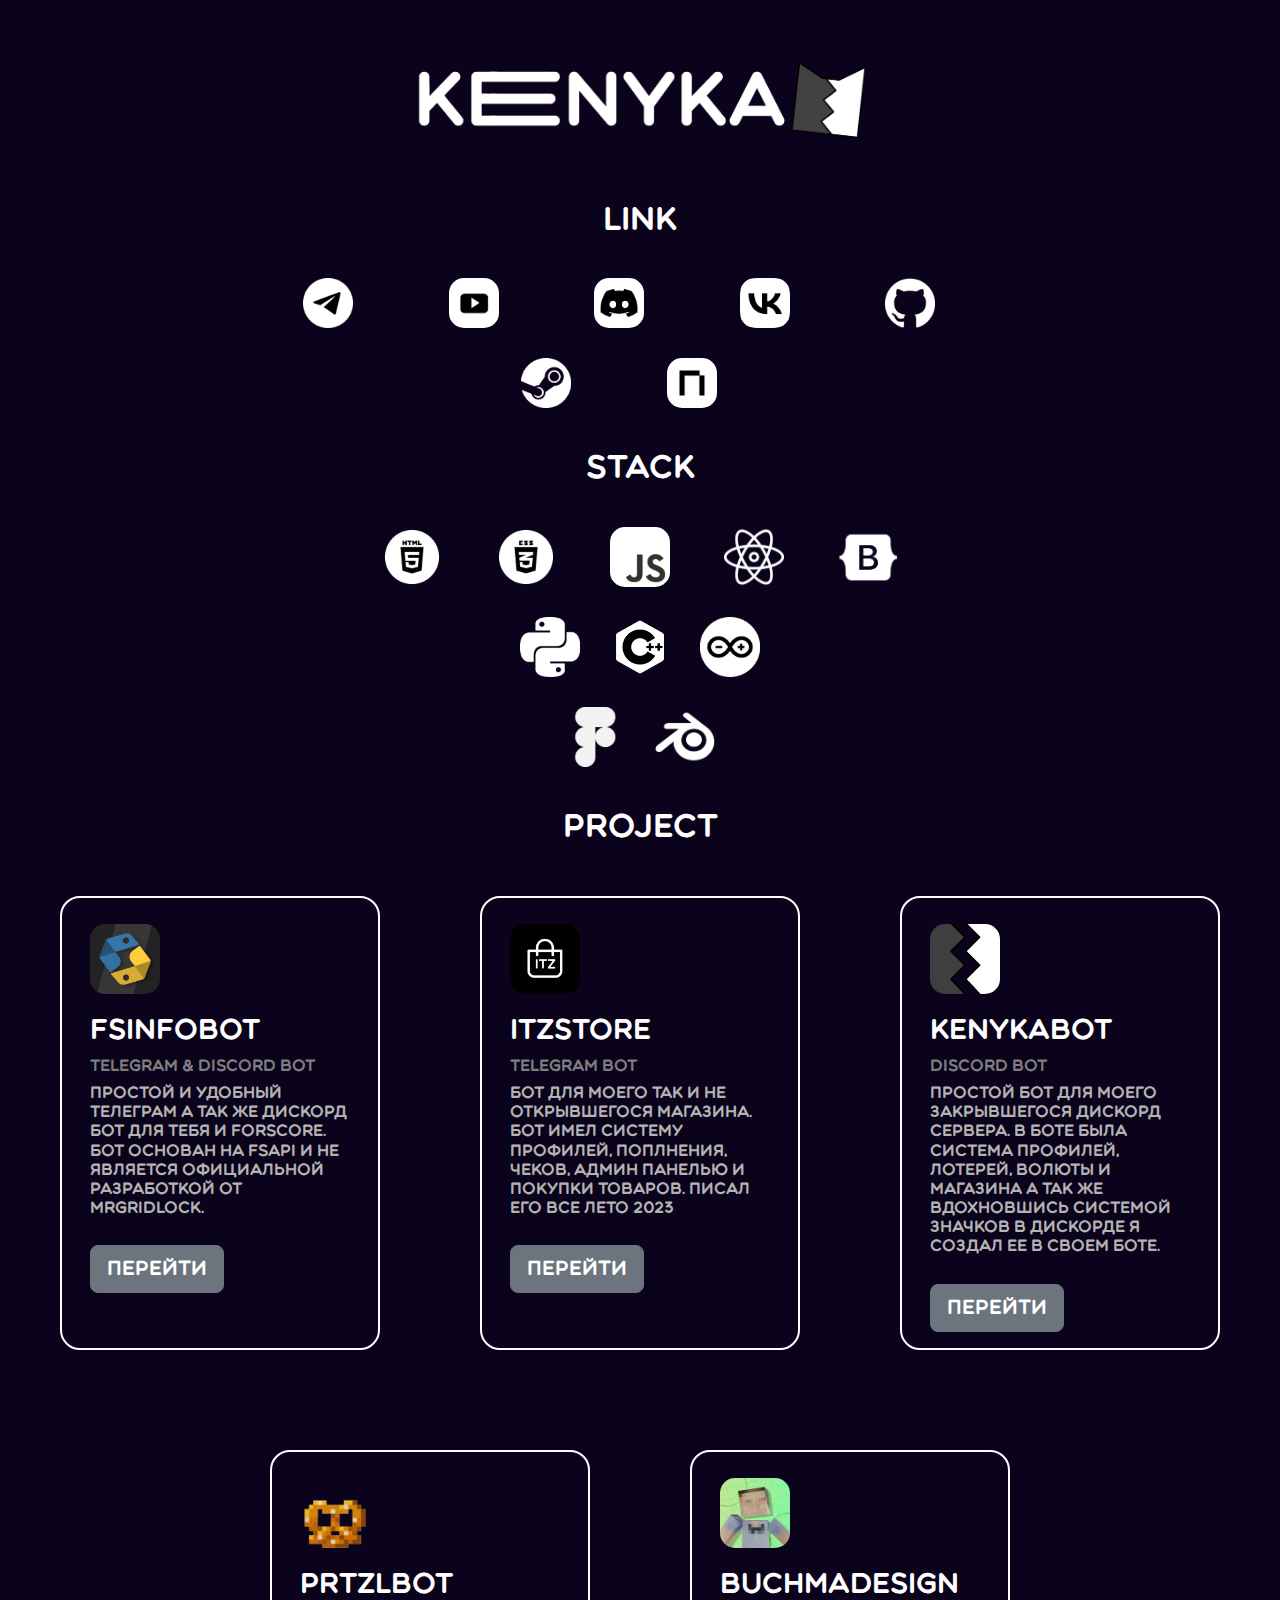
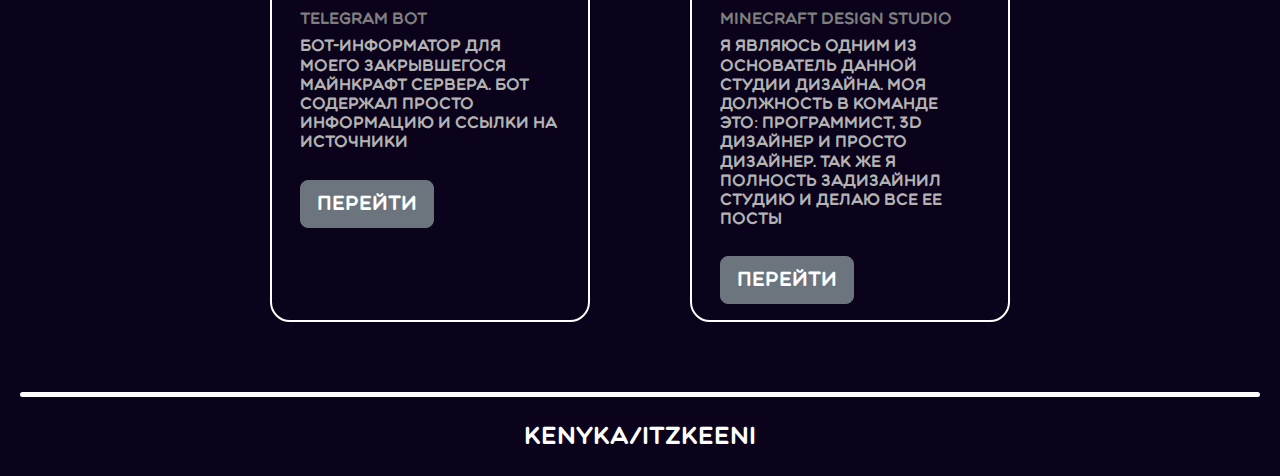
==== index.html @ cfa026b5 "off mobile scale" ====
<!DOCTYPE html>
<html lang="ru">
<head>
    <meta charset="UTF-8">
    <meta name="viewport" content="width=device-width, initial-scale=1.0">
    <title>Kenyka</title>
    <link href="https://cdn.jsdelivr.net/npm/bootstrap@5.3.3/dist/css/bootstrap.min.css" rel="stylesheet" integrity="sha384-QWTKZyjpPEjISv5WaRU9OFeRpok6YctnYmDr5pNlyT2bRjXh0JMhjY6hW+ALEwIH" crossorigin="anonymous">
    <link rel="stylesheet" href="style.css">
    <link rel="icon" href="Favicon.png" type="">
    <meta name="viewport" content="width=device-width, initial-scale=1.0, maximum-scale=1.0, user-scalable=no">
</head>
<body>

    <img src="img/kenykaLogo.png" class="rounded mx-auto d-block img-logo" alt="..." style="max-height: 100px;">
    
    <div class="link rounded mx-auto d-block">
        <h2>Link</h2>
        <div class="d-flex justify-content-center">
            <div class="row row-cols-5 row-cols-md-5 g-10 d-flex justify-content-center">
                <a href="https://t.me/itzkeeni"><img src="img/TgLogo.webp" alt="" class="link-icon"></a>
                <a href="https://www.youtube.com/channel/UCM6InRH22Xno8nywrZnbhLA"><img src="img/YtLogo.png" alt="" class="link-icon"></a>
                <a href="https://discordapp.com/users/753217432541200445/"><img src="img/DiscordLogo.png" alt="" class="link-icon"></a>
                <a href="https://vk.com/itzkeeni"><img src="img/VkLogo.webp" alt="" class="link-icon"></a>
                <a href="https://github.com/keeniGitHub"><img src="img/GitHubLogo.png" alt="" class="link-icon"></a>
                <a href="https://steamcommunity.com/id/itzkeeni/"><img src="img/SteamLogo.png" alt="" class="link-icon"></a>
                <a href="https://ru.namemc.com/kenyka"><img src="img/favicon-128.png" alt="" class="link-icon"></a>
            </div>
        </div>
    </div>

    <div class="stack rounded mx-auto d-block">
        <h2>Stack</h2>
        <div class="d-flex justify-content-center">
            <div class="row row-cols-5 row-cols-md-5 g-10 d-flex justify-content-center">
                <a href="#"><img src="img/HtmlLogo.webp" alt="" class="stack-icon"></a>
                <a href="#"><img src="img/CssLogo.webp" alt="" class="stack-icon"></a>
                <a href="#"><img src="img/Jslogo.png" alt="" class="stack-icon"></a>
                <a href="#"><img src="img/ReactLogo.webp" alt="" class="stack-icon"></a>
                <a href="#"><img src="img/bootstrap.png" alt="" class="stack-icon"></a>
            </div>
        </div>
        <div class="d-flex justify-content-center">
            <a href="#"><img src="img/PythonLogo.png" alt="" class="stack-icon"></a>
            <a href="#"><img src="img/CppLogo.png" alt="" class="stack-icon"></a>
            <a href="#"><img src="img/ArduinoLogo.png'.png" alt="" class="stack-icon"></a>
        </div>
        <div class="d-flex justify-content-center">
            <a href="#"><img src="img/FigmaLogo.png" alt="" class="stack-icon"></a>
            <a href="#"><img src="img/blenderlogo.png" alt="" class="stack-icon"></a>
        </div>
    </div>

    <div class="project">
        <h2>Project</h2>
        
    <div class="card-group d-flex justify-content-center">
        <div class="row row-cols-1 row-cols-md-3 g-4 d-flex justify-content-center">
            <div class="card project-card" style="max-width: 320px; background: none; border: 2px solid white; color: white; margin: 50px; border-radius: 20px;">
                <div class="card-body">
                    <img src="img/FSbotLoogo.png" alt="" style="width: 70px; border: 200px; margin: 10px 0px 20px 0px;border-radius: 15px;">
                    <h3 class="card-title">FSInfoBot</h3>
                    <h6 style="color: rgb(126, 126, 126);">Telegram & Discord bot</h6>
                    <h6 style="color: rgb(179, 179, 179);">Простой и удобный телеграм а так же дискорд бот для тебя и ForScore. Бот основан на FSApi и не является официальной разработкой от Mrgridlock.</h6>
                    <button type="button" class="btn btn-secondary btn-lg button-order button-hover" onclick="document.location='https://github.com/keeniGitHub/FsInfoBot'" style="margin: 20px 0px 0px 0px;">Перейти</button>
                </div>
            </div>

            <div class="card project-card" style="max-width: 320px; background: none; border: 2px solid white; color: white; margin: 50px; border-radius: 20px;">
                <div class="card-body">
                    <img src="img/itzstore.png" alt="" style="width: 70px; border: 200px; margin: 10px 0px 20px 0px; border-radius: 15px;">
                    <h3 class="card-title">ItzStore</h3>
                    <h6 style="color: rgb(126, 126, 126);">Telegram bot</h6>
                    <h6 style="color: rgb(179, 179, 179);">Бот для моего так и не открывшегося магазина. Бот имел систему профилей, поплнения, чеков, админ панелью и покупки товаров. Писал его все лето 2023</h6>
                    <button type="button" class="btn btn-secondary btn-lg button-order button-hover" onclick="document.location='https://github.com/keeniGitHub/ItzStore'" style="margin: 20px 0px 0px 0px;">Перейти</button>
                </div>
            </div>

            <div class="card project-card" style="max-width: 320px; background: none; border: 2px solid white; color: white; margin: 50px; border-radius: 20px;">
                <div class="card-body">
                    <img src="img/KenykaBot.png" alt="" style="width: 70px; border: 200px; margin: 10px 0px 20px 0px; border-radius: 15px;">
                    <h3 class="card-title">Kenykabot</h3>
                    <h6 style="color: rgb(126, 126, 126);">Discord bot</h6>
                    <h6 style="color: rgb(179, 179, 179);">Простой бот для моего закрывшегося дискорд сервера. В боте была система профилей, лотерей, волюты и магазина а так же вдохновшись системой значков в дискорде я создал ее в своем боте.</h6>
                    <button type="button" class="btn btn-secondary btn-lg button-order button-hover" onclick="document.location='https://github.com/keeniGitHub/kenykaBot'" style="margin: 20px 0px 0px 0px;">Перейти</button>
                </div>
            </div>

            <div class="card project-card" style="max-width: 320px; background: none; border: 2px solid white; color: white; margin: 50px; border-radius: 20px;">
                <div class="card-body">
                    <img src="img/PrtzlLogo.png" alt="" style="width: 70px; border: 200px; margin: 10px 0px 20px 0px;">
                    <h3 class="card-title">Prtzlbot</h3>
                    <h6 style="color: rgb(126, 126, 126);">Telegram bot</h6>
                    <h6 style="color: rgb(179, 179, 179);">Бот-информатор для моего закрывшегося Майнкрафт сервера. Бот содержал просто информацию и ссылки на источники</h6>
                    <button type="button" class="btn btn-secondary btn-lg button-order button-hover" onclick="document.location='https://github.com/keeniGitHub/PretzelCraftBot'" style="margin: 20px 0px 0px 0px;">Перейти</button>
                </div>
            </div>

            <div class="card project-card" style="max-width: 320px; background: none; border: 2px solid white; color: white; margin: 50px; border-radius: 20px;">
                <div class="card-body">
                    <img src="img/BuchmaDesign.jpg" alt="" style="width: 70px; border: 200px; margin: 10px 0px 20px 0px; border-radius: 15px;">
                    <h3 class="card-title">BuchmaDesign</h3>
                    <h6 style="color: rgb(126, 126, 126);">Minecraft Design Studio</h6>
                    <h6 style="color: rgb(179, 179, 179);">Я являюсь одним из основатель данной студии дизайна. Моя должность в команде это: программист, 3D дизайнер и просто дизайнер. Так же я полность задизайнил студию и делаю все ее посты</h6>
                    <button type="button" class="btn btn-secondary btn-lg button-order button-hover" onclick="document.location='https://vk.com/BuchmaDesign'" style="margin: 20px 0px 0px 0px;">Перейти</button>
                </div>
            </div>
        </div>
    </div>

    <div class="hr d-flex justify-content-center"></div>

    <h4>Kenyka/ItzKeeni</h4>

    <script src="https://cdn.jsdelivr.net/npm/bootstrap@5.3.3/dist/js/bootstrap.bundle.min.js" integrity="sha384-YvpcrYf0tY3lHB60NNkmXc5s9fDVZLESaAA55NDzOxhy9GkcIdslK1eN7N6jIeHz" crossorigin="anonymous"></script>
</body>
</html>
---- style.css ----
@font-face {
    font-family: MultiPro;
    src: url("MultiroundPro.otf");
}

*{
    font-family: MultiPro;
}

body{
    background-color: #0B031B;
    overflow-x: hidden;
}

h2{
    color: white;
    display: flex;
    justify-content: center;
    margin: 25px;
}

h4{
    color: white;
    display: flex;
    justify-content: center;
    margin: 25px;
}

.stack, .link{
    display: flex;
    justify-content: center;
}

.link-icon{
    border-radius: 15px;
    margin: 15px;
    width: 50px;
    height: 50px;
    transition: all 0.3s ease;
}

.link-icon:hover{
    width: 70px;
    height: 70px;
    transform: scale(1);
}

.stack-icon{
    border-radius: 15px;
    margin: 15px;
    width: 60px;
    height: 60px;
    transition: all 0.3s ease;
}

.stack-icon:hover{
    width: 70px;
    height: 70px;
    transform: scale(1);
}

.img-logo{
    margin: 50px;
}

.hr{
    background-color: white;
    height: 5px;
    max-width: 20000px;
    margin: 20px;
    border-radius: 100px;
}

@media screen and (width < 500px){
    .img-logo{
        height: 70px;
    }
}
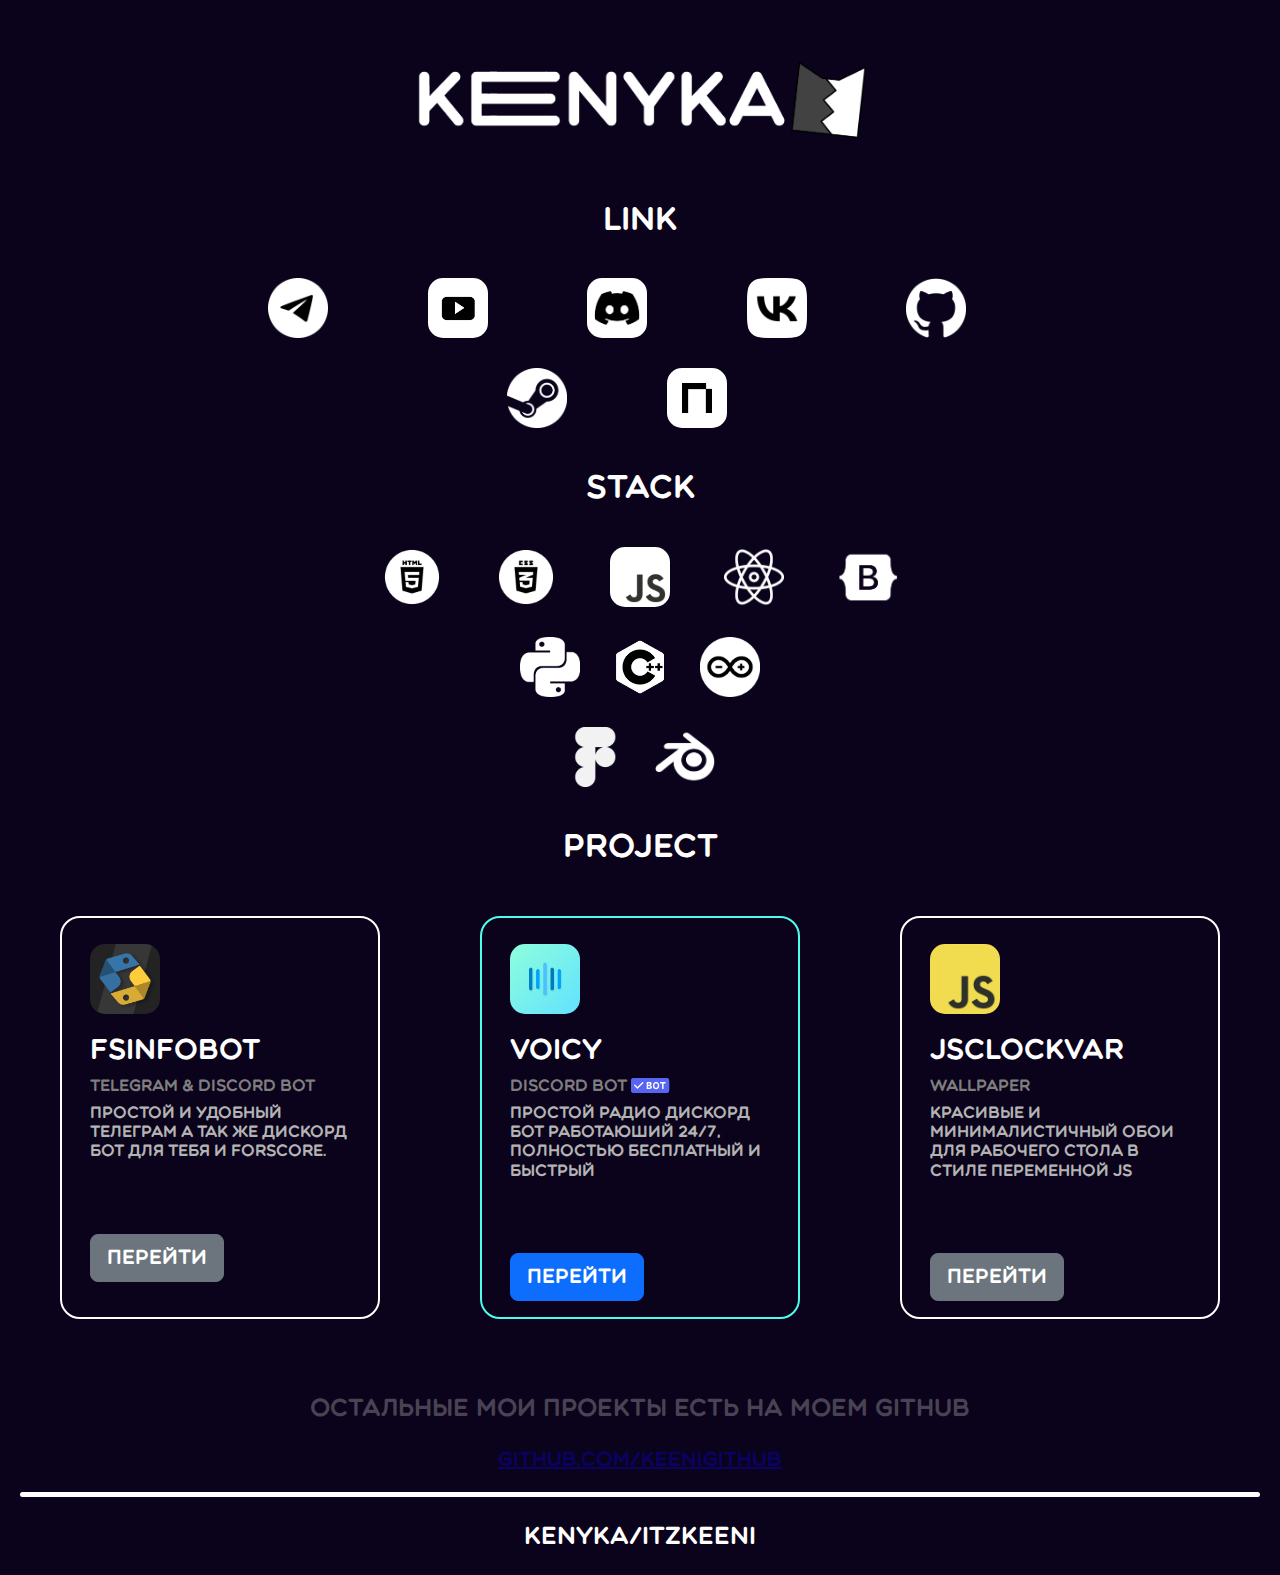
==== commit 178a34a5: "Add files via upload" ====
--- a/index.html
+++ b/index.html
@@ -7,7 +7,7 @@
     <link href="https://cdn.jsdelivr.net/npm/bootstrap@5.3.3/dist/css/bootstrap.min.css" rel="stylesheet" integrity="sha384-QWTKZyjpPEjISv5WaRU9OFeRpok6YctnYmDr5pNlyT2bRjXh0JMhjY6hW+ALEwIH" crossorigin="anonymous">
     <link rel="stylesheet" href="style.css">
     <link rel="icon" href="Favicon.png" type="">
-    <meta name="viewport" content="width=device-width, initial-scale=1.0, maximum-scale=1.0, user-scalable=no">
+    <meta name=”viewport” content=”user-scalable=no” />
 </head>
 <body>
 
@@ -60,52 +60,35 @@
                     <img src="img/FSbotLoogo.png" alt="" style="width: 70px; border: 200px; margin: 10px 0px 20px 0px;border-radius: 15px;">
                     <h3 class="card-title">FSInfoBot</h3>
                     <h6 style="color: rgb(126, 126, 126);">Telegram & Discord bot</h6>
-                    <h6 style="color: rgb(179, 179, 179);">Простой и удобный телеграм а так же дискорд бот для тебя и ForScore. Бот основан на FSApi и не является официальной разработкой от Mrgridlock.</h6>
-                    <button type="button" class="btn btn-secondary btn-lg button-order button-hover" onclick="document.location='https://github.com/keeniGitHub/FsInfoBot'" style="margin: 20px 0px 0px 0px;">Перейти</button>
+                    <h6 style="color: rgb(179, 179, 179);">Простой и удобный телеграм а так же дискорд бот для тебя и ForScore.</h6>
+                    <button type="button" class="btn btn-secondary btn-lg button-order button-hover" onclick="document.location='https://github.com/keeniGitHub/FsInfoBot'" style="margin: 25% 0px 0px 0px;">Перейти</button>
+                </div>
+            </div>
+
+            <div class="card project-card" style="max-width: 320px; background: none; border: 2px solid rgb(77, 255, 234); color: white; margin: 50px; border-radius: 20px;">
+                <div class="card-body">
+                    <img src="img/logo.png" alt="" style="width: 70px; border: 200px; margin: 10px 0px 20px 0px; border-radius: 15px;">
+                    <h3 class="card-title">Voicy</h3>
+                    <h6 style="color: rgb(126, 126, 126);">Discord Bot <img src="img/VerifiedBot.svg" alt=""></h6>
+                    <h6 style="color: rgb(179, 179, 179);">Простой радио дискорд бот работаюший 24/7, полностью бесплатный и быстрый</h6>
+                    <button type="button" class="btn btn-primary btn-lg button-order button-hover" onclick="document.location='https://voicy.site'" style="margin: 25% 0px 0px 0px;">Перейти</button>
                 </div>
             </div>
 
             <div class="card project-card" style="max-width: 320px; background: none; border: 2px solid white; color: white; margin: 50px; border-radius: 20px;">
                 <div class="card-body">
-                    <img src="img/itzstore.png" alt="" style="width: 70px; border: 200px; margin: 10px 0px 20px 0px; border-radius: 15px;">
-                    <h3 class="card-title">ItzStore</h3>
-                    <h6 style="color: rgb(126, 126, 126);">Telegram bot</h6>
-                    <h6 style="color: rgb(179, 179, 179);">Бот для моего так и не открывшегося магазина. Бот имел систему профилей, поплнения, чеков, админ панелью и покупки товаров. Писал его все лето 2023</h6>
-                    <button type="button" class="btn btn-secondary btn-lg button-order button-hover" onclick="document.location='https://github.com/keeniGitHub/ItzStore'" style="margin: 20px 0px 0px 0px;">Перейти</button>
-                </div>
-            </div>
-
-            <div class="card project-card" style="max-width: 320px; background: none; border: 2px solid white; color: white; margin: 50px; border-radius: 20px;">
-                <div class="card-body">
-                    <img src="img/KenykaBot.png" alt="" style="width: 70px; border: 200px; margin: 10px 0px 20px 0px; border-radius: 15px;">
-                    <h3 class="card-title">Kenykabot</h3>
-                    <h6 style="color: rgb(126, 126, 126);">Discord bot</h6>
-                    <h6 style="color: rgb(179, 179, 179);">Простой бот для моего закрывшегося дискорд сервера. В боте была система профилей, лотерей, волюты и магазина а так же вдохновшись системой значков в дискорде я создал ее в своем боте.</h6>
-                    <button type="button" class="btn btn-secondary btn-lg button-order button-hover" onclick="document.location='https://github.com/keeniGitHub/kenykaBot'" style="margin: 20px 0px 0px 0px;">Перейти</button>
-                </div>
-            </div>
-
-            <div class="card project-card" style="max-width: 320px; background: none; border: 2px solid white; color: white; margin: 50px; border-radius: 20px;">
-                <div class="card-body">
-                    <img src="img/PrtzlLogo.png" alt="" style="width: 70px; border: 200px; margin: 10px 0px 20px 0px;">
-                    <h3 class="card-title">Prtzlbot</h3>
-                    <h6 style="color: rgb(126, 126, 126);">Telegram bot</h6>
-                    <h6 style="color: rgb(179, 179, 179);">Бот-информатор для моего закрывшегося Майнкрафт сервера. Бот содержал просто информацию и ссылки на источники</h6>
-                    <button type="button" class="btn btn-secondary btn-lg button-order button-hover" onclick="document.location='https://github.com/keeniGitHub/PretzelCraftBot'" style="margin: 20px 0px 0px 0px;">Перейти</button>
-                </div>
-            </div>
-
-            <div class="card project-card" style="max-width: 320px; background: none; border: 2px solid white; color: white; margin: 50px; border-radius: 20px;">
-                <div class="card-body">
-                    <img src="img/BuchmaDesign.jpg" alt="" style="width: 70px; border: 200px; margin: 10px 0px 20px 0px; border-radius: 15px;">
-                    <h3 class="card-title">BuchmaDesign</h3>
-                    <h6 style="color: rgb(126, 126, 126);">Minecraft Design Studio</h6>
-                    <h6 style="color: rgb(179, 179, 179);">Я являюсь одним из основатель данной студии дизайна. Моя должность в команде это: программист, 3D дизайнер и просто дизайнер. Так же я полность задизайнил студию и делаю все ее посты</h6>
-                    <button type="button" class="btn btn-secondary btn-lg button-order button-hover" onclick="document.location='https://vk.com/BuchmaDesign'" style="margin: 20px 0px 0px 0px;">Перейти</button>
+                    <img src="img/JavaScript-logo.png" alt="" style="width: 70px; border: 200px; margin: 10px 0px 20px 0px; border-radius: 15px;">
+                    <h3 class="card-title">JSClockVar</h3>
+                    <h6 style="color: rgb(126, 126, 126);">Wallpaper</h6>
+                    <h6 style="color: rgb(179, 179, 179);">Красивые и минималистичный обои для рабочего стола в стиле переменной JS</h6>
+                    <button type="button" class="btn btn-secondary btn-lg button-order button-hover" onclick="document.location='https://github.com/keeniGithub/JSClockVar'" style="margin: 25% 0px 0px 0px;">Перейти</button>
                 </div>
             </div>
         </div>
     </div>
+
+    <h4 class="d-flex justify-content-center" style="color: rgba(255, 255, 255, 0.26);">Остальные мои проекты есть на моем GitHub</h4>
+    <h5 class="d-flex justify-content-center"><a href="https://github.com/keeniGitHub" style="color: rgba(8, 0, 251, 0.326);">github.com/keeniGitHub</a></h5>
 
     <div class="hr d-flex justify-content-center"></div>
 
@@ -113,4 +96,4 @@
 
     <script src="https://cdn.jsdelivr.net/npm/bootstrap@5.3.3/dist/js/bootstrap.bundle.min.js" integrity="sha384-YvpcrYf0tY3lHB60NNkmXc5s9fDVZLESaAA55NDzOxhy9GkcIdslK1eN7N6jIeHz" crossorigin="anonymous"></script>
 </body>
-</html>
+</html>--- a/style.css
+++ b/style.css
@@ -34,8 +34,8 @@
 .link-icon{
     border-radius: 15px;
     margin: 15px;
-    width: 50px;
-    height: 50px;
+    width: 60px;
+    height: 60px;
     transition: all 0.3s ease;
 }
 
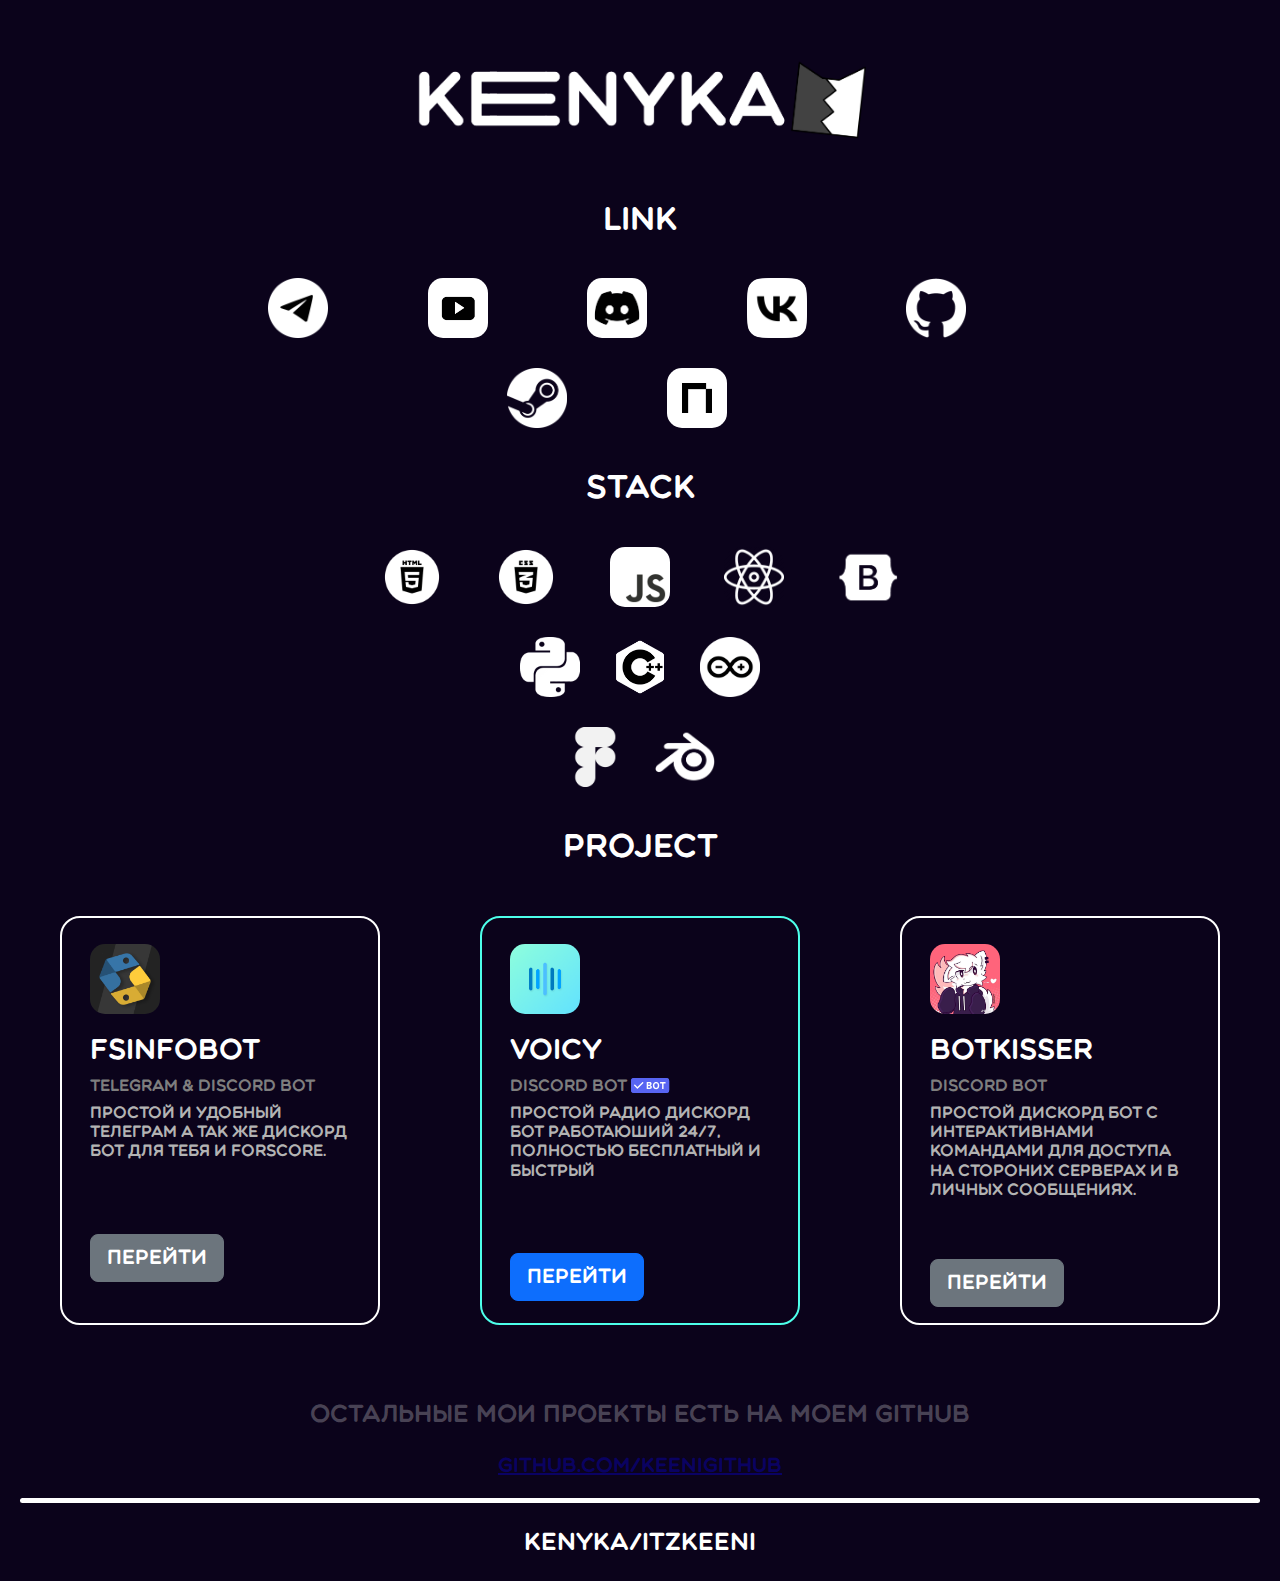
==== commit 4964e0c7: "Add files via upload" ====
--- a/index.html
+++ b/index.html
@@ -77,11 +77,11 @@
 
             <div class="card project-card" style="max-width: 320px; background: none; border: 2px solid white; color: white; margin: 50px; border-radius: 20px;">
                 <div class="card-body">
-                    <img src="img/JavaScript-logo.png" alt="" style="width: 70px; border: 200px; margin: 10px 0px 20px 0px; border-radius: 15px;">
-                    <h3 class="card-title">JSClockVar</h3>
-                    <h6 style="color: rgb(126, 126, 126);">Wallpaper</h6>
-                    <h6 style="color: rgb(179, 179, 179);">Красивые и минималистичный обои для рабочего стола в стиле переменной JS</h6>
-                    <button type="button" class="btn btn-secondary btn-lg button-order button-hover" onclick="document.location='https://github.com/keeniGithub/JSClockVar'" style="margin: 25% 0px 0px 0px;">Перейти</button>
+                    <img src="img/botkisserlogo.png" alt="" style="width: 70px; border: 200px; margin: 10px 0px 20px 0px; border-radius: 15px;">
+                    <h3 class="card-title">BotKisser</h3>
+                    <h6 style="color: rgb(126, 126, 126);">Discord Bot</h6>
+                    <h6 style="color: rgb(179, 179, 179);">Простой дискорд бот с интерактивнами командами для доступа на стороних серверах и в личных сообщениях.</h6>
+                    <button type="button" class="btn btn-secondary btn-lg button-order button-hover" onclick="document.location='https://discord.com/oauth2/authorize?client_id=1262115770612322404'" style="margin: 20% 0px 0px 0px;">Перейти</button>
                 </div>
             </div>
         </div>
--- a/style.css
+++ b/style.css
@@ -70,6 +70,10 @@
     margin: 20px;
     border-radius: 100px;
 }
+
+.gh{
+    text-align: center;
+}
 
 @media screen and (width < 500px){
     .img-logo{
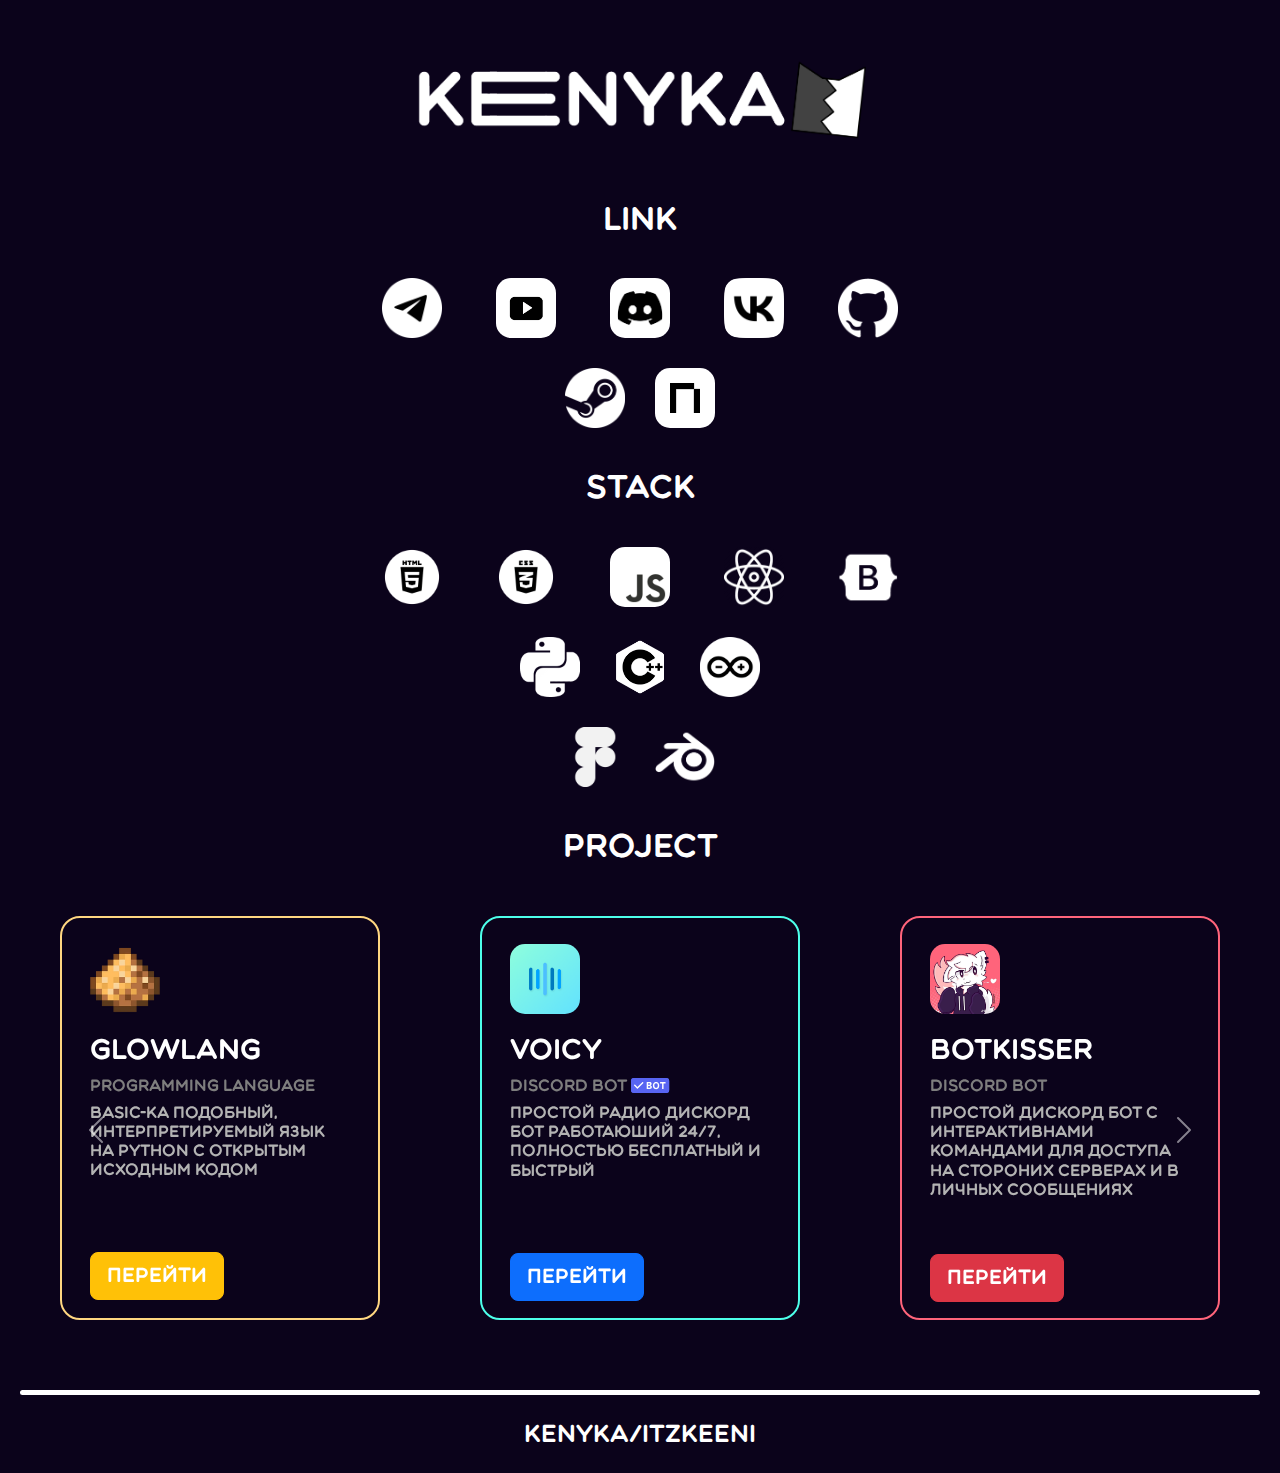
==== commit f7074da8: "Add files via upload" ====
--- a/index.html
+++ b/index.html
@@ -17,14 +17,16 @@
         <h2>Link</h2>
         <div class="d-flex justify-content-center">
             <div class="row row-cols-5 row-cols-md-5 g-10 d-flex justify-content-center">
-                <a href="https://t.me/itzkeeni"><img src="img/TgLogo.webp" alt="" class="link-icon"></a>
-                <a href="https://www.youtube.com/channel/UCM6InRH22Xno8nywrZnbhLA"><img src="img/YtLogo.png" alt="" class="link-icon"></a>
-                <a href="https://discordapp.com/users/753217432541200445/"><img src="img/DiscordLogo.png" alt="" class="link-icon"></a>
-                <a href="https://vk.com/itzkeeni"><img src="img/VkLogo.webp" alt="" class="link-icon"></a>
-                <a href="https://github.com/keeniGitHub"><img src="img/GitHubLogo.png" alt="" class="link-icon"></a>
-                <a href="https://steamcommunity.com/id/itzkeeni/"><img src="img/SteamLogo.png" alt="" class="link-icon"></a>
-                <a href="https://ru.namemc.com/kenyka"><img src="img/favicon-128.png" alt="" class="link-icon"></a>
+                <a href="https://t.me/itzkeeni"><img src="img/link/TgLogo.webp" alt="" class="link-icon"></a>
+                <a href="https://www.youtube.com/channel/UCM6InRH22Xno8nywrZnbhLA"><img src="img/link/YtLogo.png" alt="" class="link-icon"></a>
+                <a href="https://discordapp.com/users/753217432541200445/"><img src="img/link/DiscordLogo.png" alt="" class="link-icon"></a>
+                <a href="https://vk.com/itzkeeni"><img src="img/link/VkLogo.webp" alt="" class="link-icon"></a>
+                <a href="https://github.com/keeniGitHub"><img src="img/link/GitHubLogo.png" alt="" class="link-icon"></a>
             </div>
+        </div>
+        <div class="d-flex justify-content-center">
+            <a href="https://steamcommunity.com/id/itzkeeni/"><img src="img/link/SteamLogo.png" alt="" class="link-icon"></a>
+            <a href="https://ru.namemc.com/kenyka"><img src="img/link/favicon-128.png" alt="" class="link-icon"></a>
         </div>
     </div>
 
@@ -32,63 +34,117 @@
         <h2>Stack</h2>
         <div class="d-flex justify-content-center">
             <div class="row row-cols-5 row-cols-md-5 g-10 d-flex justify-content-center">
-                <a href="#"><img src="img/HtmlLogo.webp" alt="" class="stack-icon"></a>
-                <a href="#"><img src="img/CssLogo.webp" alt="" class="stack-icon"></a>
-                <a href="#"><img src="img/Jslogo.png" alt="" class="stack-icon"></a>
-                <a href="#"><img src="img/ReactLogo.webp" alt="" class="stack-icon"></a>
-                <a href="#"><img src="img/bootstrap.png" alt="" class="stack-icon"></a>
+                <a href="#"><img src="img/stack/HtmlLogo.webp" alt="" class="stack-icon"></a>
+                <a href="#"><img src="img/stack/CssLogo.webp" alt="" class="stack-icon"></a>
+                <a href="#"><img src="img/stack/Jslogo.png" alt="" class="stack-icon"></a>
+                <a href="#"><img src="img/stack/ReactLogo.webp" alt="" class="stack-icon"></a>
+                <a href="#"><img src="img/stack/bootstrap.png" alt="" class="stack-icon"></a>
             </div>
         </div>
         <div class="d-flex justify-content-center">
-            <a href="#"><img src="img/PythonLogo.png" alt="" class="stack-icon"></a>
-            <a href="#"><img src="img/CppLogo.png" alt="" class="stack-icon"></a>
-            <a href="#"><img src="img/ArduinoLogo.png'.png" alt="" class="stack-icon"></a>
+            <a href="#"><img src="img/stack/PythonLogo.png" alt="" class="stack-icon"></a>
+            <a href="#"><img src="img/stack/CppLogo.png" alt="" class="stack-icon"></a>
+            <a href="#"><img src="img/stack/ArduinoLogo.png'.png" alt="" class="stack-icon"></a>
         </div>
         <div class="d-flex justify-content-center">
-            <a href="#"><img src="img/FigmaLogo.png" alt="" class="stack-icon"></a>
-            <a href="#"><img src="img/blenderlogo.png" alt="" class="stack-icon"></a>
+            <a href="#"><img src="img/stack/FigmaLogo.png" alt="" class="stack-icon"></a>
+            <a href="#"><img src="img/stack/blenderlogo.png" alt="" class="stack-icon"></a>
         </div>
     </div>
 
     <div class="project">
         <h2>Project</h2>
+
+    <div id="carouselExample" class="carousel slide">
+        <div class="carousel-inner">
+          <div class="carousel-item active">
+
+            <div class="card-group d-flex justify-content-center">
+                <div class="row row-cols-1 row-cols-md-3 g-4 d-flex justify-content-center">
+                    <div class="card project-card" style="max-width: 320px; background: none; border: 2px solid rgb(255, 215, 129);; color: white; margin: 50px; border-radius: 20px;">
+                        <div class="card-body">
+                            <img src="img/logo/GlowLangLogo.webp" alt="" style="width: 70px; border: 200px; margin: 10px 0px 20px 0px;border-radius: 15px;">
+                            <h3 class="card-title">GlowLang</h3>
+                            <h6 style="color: rgb(126, 126, 126);">Programming Language</h6>
+                            <h6 style="color: rgb(179, 179, 179);">Basic-ка подобный, интерпретируемый язык на Python с открытым исходным кодом</h6>
+                            <button type="button" class="btn btn-warning btn-lg button-order button-hover" onclick="document.location='https://github.com/keeniGitHub/FsInfoBot'" style="margin: 25% 0px 0px 0px; color: white;">Перейти</button>
+                        </div>
+                    </div>
         
-    <div class="card-group d-flex justify-content-center">
-        <div class="row row-cols-1 row-cols-md-3 g-4 d-flex justify-content-center">
-            <div class="card project-card" style="max-width: 320px; background: none; border: 2px solid white; color: white; margin: 50px; border-radius: 20px;">
-                <div class="card-body">
-                    <img src="img/FSbotLoogo.png" alt="" style="width: 70px; border: 200px; margin: 10px 0px 20px 0px;border-radius: 15px;">
-                    <h3 class="card-title">FSInfoBot</h3>
-                    <h6 style="color: rgb(126, 126, 126);">Telegram & Discord bot</h6>
-                    <h6 style="color: rgb(179, 179, 179);">Простой и удобный телеграм а так же дискорд бот для тебя и ForScore.</h6>
-                    <button type="button" class="btn btn-secondary btn-lg button-order button-hover" onclick="document.location='https://github.com/keeniGitHub/FsInfoBot'" style="margin: 25% 0px 0px 0px;">Перейти</button>
+                    <div class="card project-card" style="max-width: 320px; background: none; border: 2px solid rgb(77, 255, 234); color: white; margin: 50px; border-radius: 20px;">
+                        <div class="card-body">
+                            <img src="img/logo/logo.png" alt="" style="width: 70px; border: 200px; margin: 10px 0px 20px 0px; border-radius: 15px;">
+                            <h3 class="card-title">Voicy</h3>
+                            <h6 style="color: rgb(126, 126, 126);">Discord Bot <img src="img/icon/VerifiedBot.svg" alt=""></h6>
+                            <h6 style="color: rgb(179, 179, 179);">Простой радио дискорд бот работаюший 24/7, полностью бесплатный и быстрый</h6>
+                            <button type="button" class="btn btn-primary btn-lg button-order button-hover" onclick="document.location='https://voicy.site'" style="margin: 25% 0px 0px 0px;">Перейти</button>
+                        </div>
+                    </div>
+        
+                    <div class="card project-card" style="max-width: 320px; background: none; border: 2px solid rgb(255, 100, 123); color: white; margin: 50px; border-radius: 20px;">
+                        <div class="card-body">
+                            <img src="img/logo/botkisserlogo.png" alt="" style="width: 70px; border: 200px; margin: 10px 0px 20px 0px; border-radius: 15px;">
+                            <h3 class="card-title">BotKisser</h3>
+                            <h6 style="color: rgb(126, 126, 126);">Discord Bot</h6>
+                            <h6 style="color: rgb(179, 179, 179);">Простой дискорд бот с интерактивнами командами для доступа на стороних серверах и в личных сообщениях</h6>
+                            <button type="button" class="btn btn-danger btn-lg button-order button-hover" onclick="document.location='https://discord.com/oauth2/authorize?client_id=1262115770612322404'" style="margin: 18% 0px 0px 0px;">Перейти</button>
+                        </div>
+                    </div>
+                </div>
+
+            </div>
+          </div>
+          <div class="carousel-item">
+            
+            <div class="card-group d-flex justify-content-center">
+                <div class="row row-cols-1 row-cols-md-3 g-4 d-flex justify-content-center">
+                    <div class="card project-card" style="max-width: 320px; background: none; border: 2px solid white; color: white; margin: 50px; border-radius: 20px;">
+                        <div class="card-body">
+                            <img src="img/logo/FSbotLoogo.png" alt="" style="width: 70px; border: 200px; margin: 10px 0px 20px 0px;border-radius: 15px;">
+                            <h3 class="card-title">FSInfoBot</h3>
+                            <h6 style="color: rgb(126, 126, 126);">Telegram & Discord bot</h6>
+                            <h6 style="color: rgb(179, 179, 179);">Простой и удобный телеграм а так же дискорд бот для тебя и ForScore.</h6>
+                            <button type="button" class="btn btn-secondary btn-lg button-order button-hover" onclick="document.location='https://github.com/keeniGitHub/FsInfoBot'" style="margin: 25% 0px 0px 0px;">Перейти</button>
+                        </div>
+                    </div>
+        
+                    <div class="card project-card" style="max-width: 320px; background: none; border: 2px solid rgb(255, 255, 255); color: white; margin: 50px; border-radius: 20px;">
+                        <div class="card-body">
+                            <img src="img/logo/JavaScript-logo.png" alt="" style="width: 70px; border: 200px; margin: 10px 0px 20px 0px; border-radius: 15px;">
+                            <h3 class="card-title">JSClockVar</h3>
+                            <h6 style="color: rgb(126, 126, 126);">Wallpaper</h6>
+                            <h6 style="color: rgb(179, 179, 179);">Минималистичные обои для рабочего стола на React в стиле переменной JavaScript</h6>
+                            <button type="button" class="btn btn-secondary btn-lg button-order button-hover" onclick="document.location='https://github.com/keeniGithub/JSClockVar'" style="margin: 25% 0px 0px 0px;">Перейти</button>
+                        </div>
+                    </div>
+
+                    <div class="card project-card" style="max-width: 320px; background: none; border: 2px solid rgb(255, 255, 255); color: white; margin: 50px; border-radius: 20px;">
+                        <div class="card-body">
+                            <img src="img/logo/PyLocker.webp" alt="" style="width: 70px; border: 200px; margin: 10px 0px 20px 0px; border-radius: 15px;">
+                            <h3 class="card-title">PyLocker</h3>
+                            <h6 style="color: rgb(126, 126, 126);">WinLocker</h6>
+                            <h6 style="color: rgb(179, 179, 179);">Небольшой винлокер на Python, блокирующий экран с упавлением через телеграм бота</h6>
+                            <button type="button" class="btn btn-secondary btn-lg button-order button-hover" onclick="document.location='https://github.com/keeniGithub/Pylocker'" style="margin: 25% 0px 0px 0px;">Перейти</button>
+                        </div>
+                    </div>
                 </div>
             </div>
 
-            <div class="card project-card" style="max-width: 320px; background: none; border: 2px solid rgb(77, 255, 234); color: white; margin: 50px; border-radius: 20px;">
-                <div class="card-body">
-                    <img src="img/logo.png" alt="" style="width: 70px; border: 200px; margin: 10px 0px 20px 0px; border-radius: 15px;">
-                    <h3 class="card-title">Voicy</h3>
-                    <h6 style="color: rgb(126, 126, 126);">Discord Bot <img src="img/VerifiedBot.svg" alt=""></h6>
-                    <h6 style="color: rgb(179, 179, 179);">Простой радио дискорд бот работаюший 24/7, полностью бесплатный и быстрый</h6>
-                    <button type="button" class="btn btn-primary btn-lg button-order button-hover" onclick="document.location='https://voicy.site'" style="margin: 25% 0px 0px 0px;">Перейти</button>
-                </div>
-            </div>
+          </div>
+          <!-- <div class="carousel-item">
+            <img src="..." class="d-block w-100" alt="...">
+          </div> -->
+        </div>
+        <button class="carousel-control-prev" type="button" data-bs-target="#carouselExample" data-bs-slide="prev">
+          <span class="carousel-control-prev-icon" aria-hidden="true"></span>
+          <span class="visually-hidden">Previous</span>
+        </button>
+        <button class="carousel-control-next" type="button" data-bs-target="#carouselExample" data-bs-slide="next">
+          <span class="carousel-control-next-icon" aria-hidden="true"></span>
+          <span class="visually-hidden">Next</span>
+        </button>
+      </div>
 
-            <div class="card project-card" style="max-width: 320px; background: none; border: 2px solid white; color: white; margin: 50px; border-radius: 20px;">
-                <div class="card-body">
-                    <img src="img/botkisserlogo.png" alt="" style="width: 70px; border: 200px; margin: 10px 0px 20px 0px; border-radius: 15px;">
-                    <h3 class="card-title">BotKisser</h3>
-                    <h6 style="color: rgb(126, 126, 126);">Discord Bot</h6>
-                    <h6 style="color: rgb(179, 179, 179);">Простой дискорд бот с интерактивнами командами для доступа на стороних серверах и в личных сообщениях.</h6>
-                    <button type="button" class="btn btn-secondary btn-lg button-order button-hover" onclick="document.location='https://discord.com/oauth2/authorize?client_id=1262115770612322404'" style="margin: 20% 0px 0px 0px;">Перейти</button>
-                </div>
-            </div>
-        </div>
-    </div>
-
-    <h4 class="d-flex justify-content-center" style="color: rgba(255, 255, 255, 0.26);">Остальные мои проекты есть на моем GitHub</h4>
-    <h5 class="d-flex justify-content-center"><a href="https://github.com/keeniGitHub" style="color: rgba(8, 0, 251, 0.326);">github.com/keeniGitHub</a></h5>
 
     <div class="hr d-flex justify-content-center"></div>
 
--- a/style.css
+++ b/style.css
@@ -70,10 +70,6 @@
     margin: 20px;
     border-radius: 100px;
 }
-
-.gh{
-    text-align: center;
-}
 
 @media screen and (width < 500px){
     .img-logo{
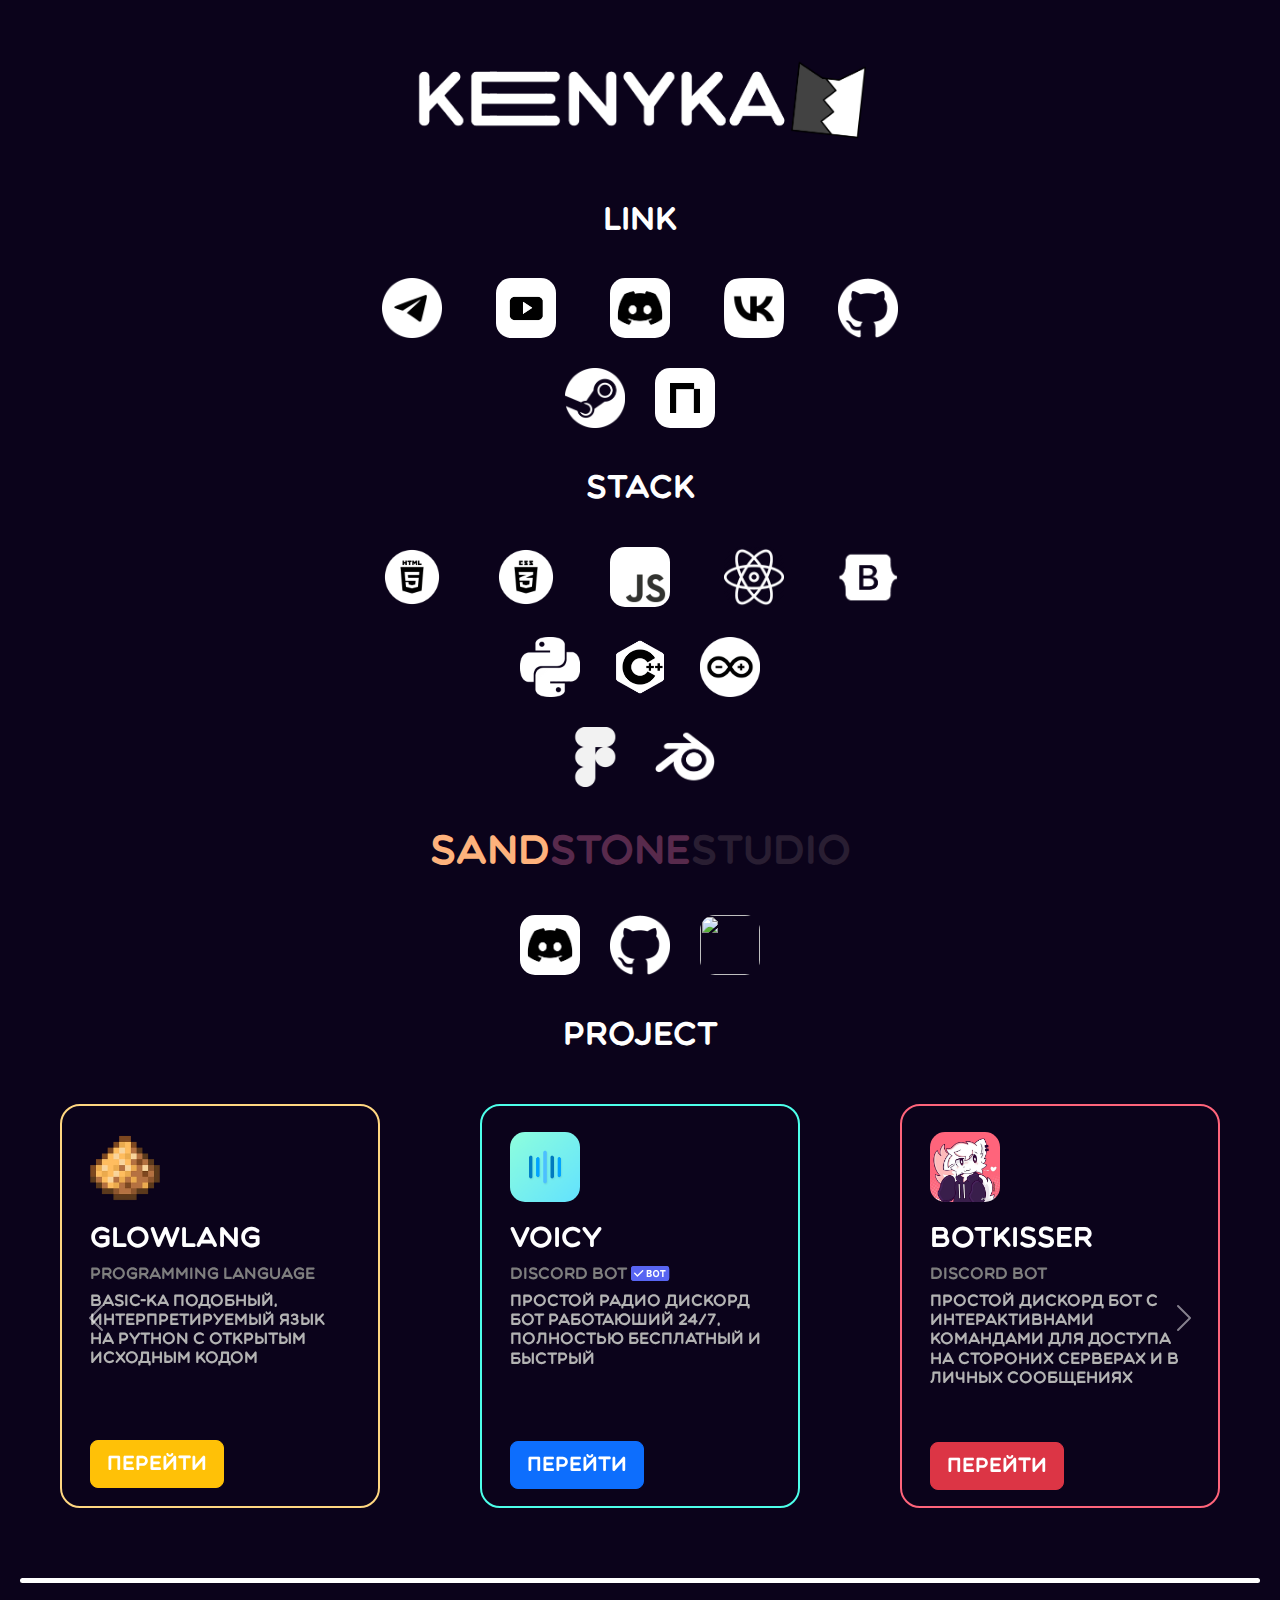
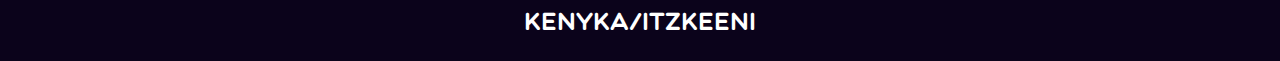
==== commit c3856978: "Add files via upload" ====
--- a/index.html
+++ b/index.html
@@ -49,6 +49,22 @@
         <div class="d-flex justify-content-center">
             <a href="#"><img src="img/stack/FigmaLogo.png" alt="" class="stack-icon"></a>
             <a href="#"><img src="img/stack/blenderlogo.png" alt="" class="stack-icon"></a>
+        </div>
+    </div>
+
+    <div class="sss">
+        <h1 class=" ">
+            <span style="color: #FEB27C;">Sand</span>
+            <span style="color: #582A4C;">Stone</span>
+            <span style="color: #291E32;">Studio</span>
+        </h1>
+
+        <div class="link rounded mx-auto d-block">
+            <div class="d-flex justify-content-center">
+                <a href="https://discord.com/invite/GZAXy5CKM9"><img src="img/link/DiscordLogo.png" alt="" class="link-icon"></a>
+                <a href="https://github.com/SandStudioStudio"><img src="img/link/GitHubLogo.png" alt="" class="link-icon"></a>
+                <a href="https://sandstone.fun"><img src="img/link/website.png" alt="" class="link-icon"></a>
+            </div>
         </div>
     </div>
 
@@ -120,11 +136,11 @@
 
                     <div class="card project-card" style="max-width: 320px; background: none; border: 2px solid rgb(255, 255, 255); color: white; margin: 50px; border-radius: 20px;">
                         <div class="card-body">
-                            <img src="img/logo/PyLocker.webp" alt="" style="width: 70px; border: 200px; margin: 10px 0px 20px 0px; border-radius: 15px;">
-                            <h3 class="card-title">PyLocker</h3>
-                            <h6 style="color: rgb(126, 126, 126);">WinLocker</h6>
-                            <h6 style="color: rgb(179, 179, 179);">Небольшой винлокер на Python, блокирующий экран с упавлением через телеграм бота</h6>
-                            <button type="button" class="btn btn-secondary btn-lg button-order button-hover" onclick="document.location='https://github.com/keeniGithub/Pylocker'" style="margin: 25% 0px 0px 0px;">Перейти</button>
+                            <img src="img/logo/logo.png" alt="" style="width: 70px; border: 200px; margin: 10px 0px 20px 0px; border-radius: 15px;">
+                            <h3 class="card-title">Voicy STest</h3>
+                            <h6 style="color: rgb(126, 126, 126);">SpeedTest</h6>
+                            <h6 style="color: rgb(179, 179, 179);">Программа для измерения скорости интернета с веб интерфейсом на Html/Css/Js и Python</h6>
+                            <button type="button" class="btn btn-secondary btn-lg button-order button-hover" onclick="document.location='https://github.com/keeniGithub/STest'" style="margin: 25% 0px 0px 0px;">Перейти</button>
                         </div>
                     </div>
                 </div>
--- a/style.css
+++ b/style.css
@@ -13,6 +13,13 @@
 }
 
 h2{
+    color: white;
+    display: flex;
+    justify-content: center;
+    margin: 25px;
+}
+
+.sss h1{
     color: white;
     display: flex;
     justify-content: center;
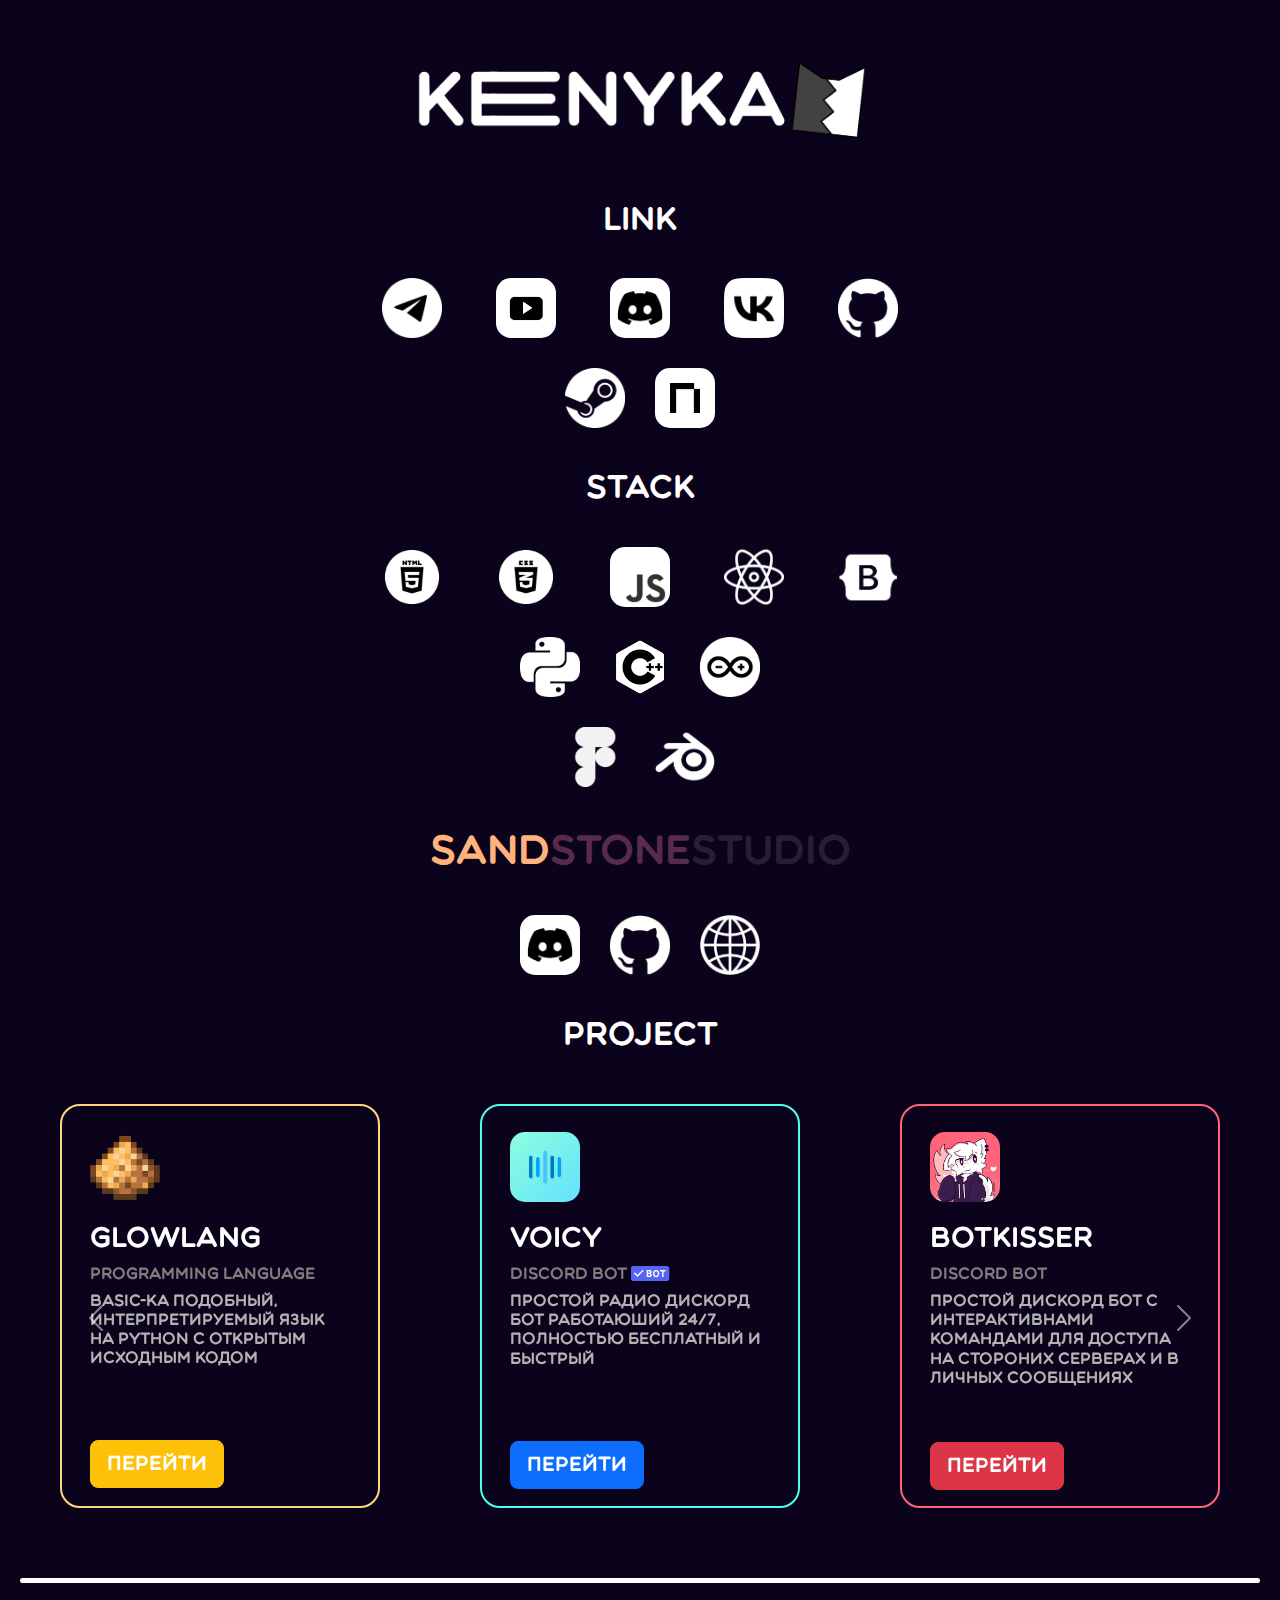
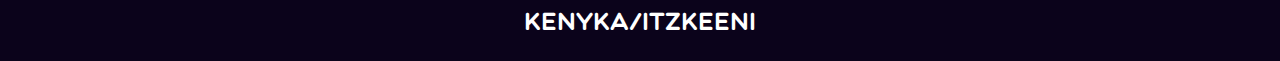
==== commit 0f3024dd: "Add files via upload" ====
--- a/index.html
+++ b/index.html
@@ -62,7 +62,7 @@
         <div class="link rounded mx-auto d-block">
             <div class="d-flex justify-content-center">
                 <a href="https://discord.com/invite/GZAXy5CKM9"><img src="img/link/DiscordLogo.png" alt="" class="link-icon"></a>
-                <a href="https://github.com/SandStudioStudio"><img src="img/link/GitHubLogo.png" alt="" class="link-icon"></a>
+                <a href="https://github.com/SandStoneHub"><img src="img/link/GitHubLogo.png" alt="" class="link-icon"></a>
                 <a href="https://sandstone.fun"><img src="img/link/website.png" alt="" class="link-icon"></a>
             </div>
         </div>
